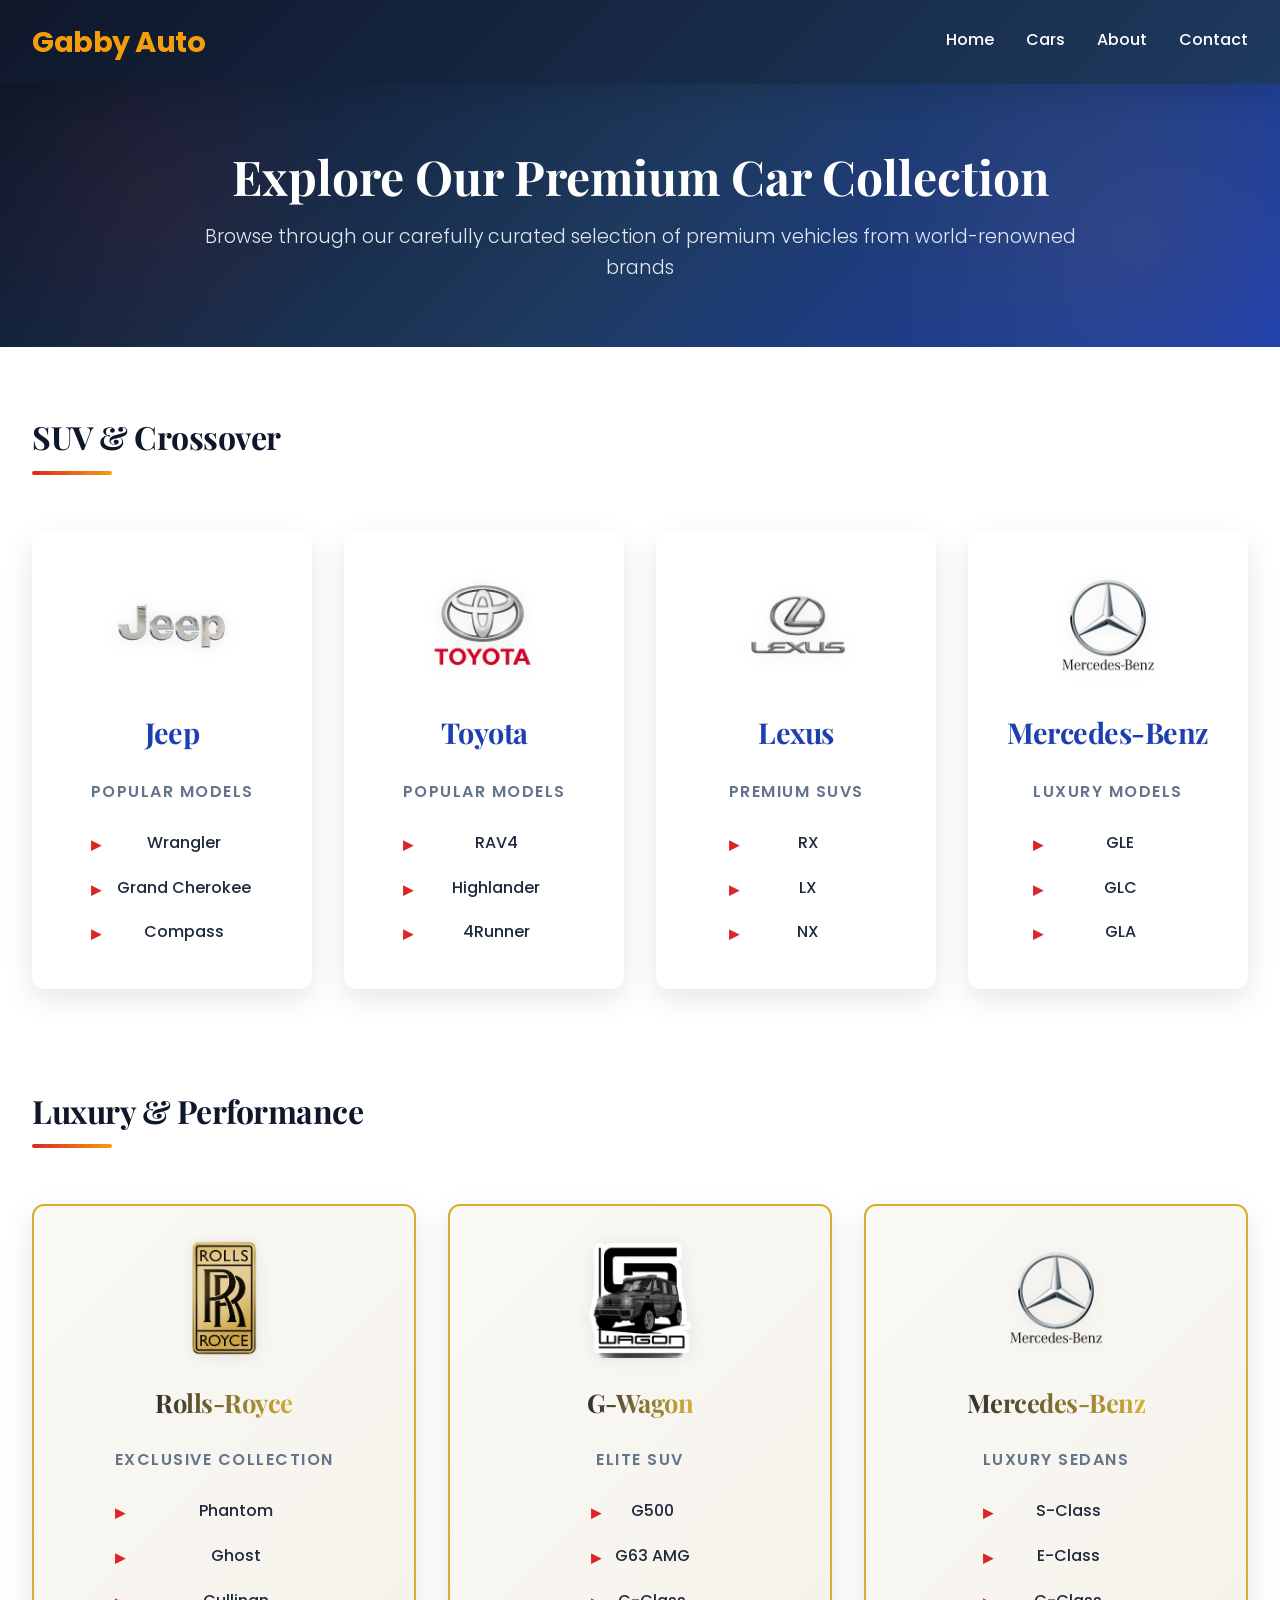
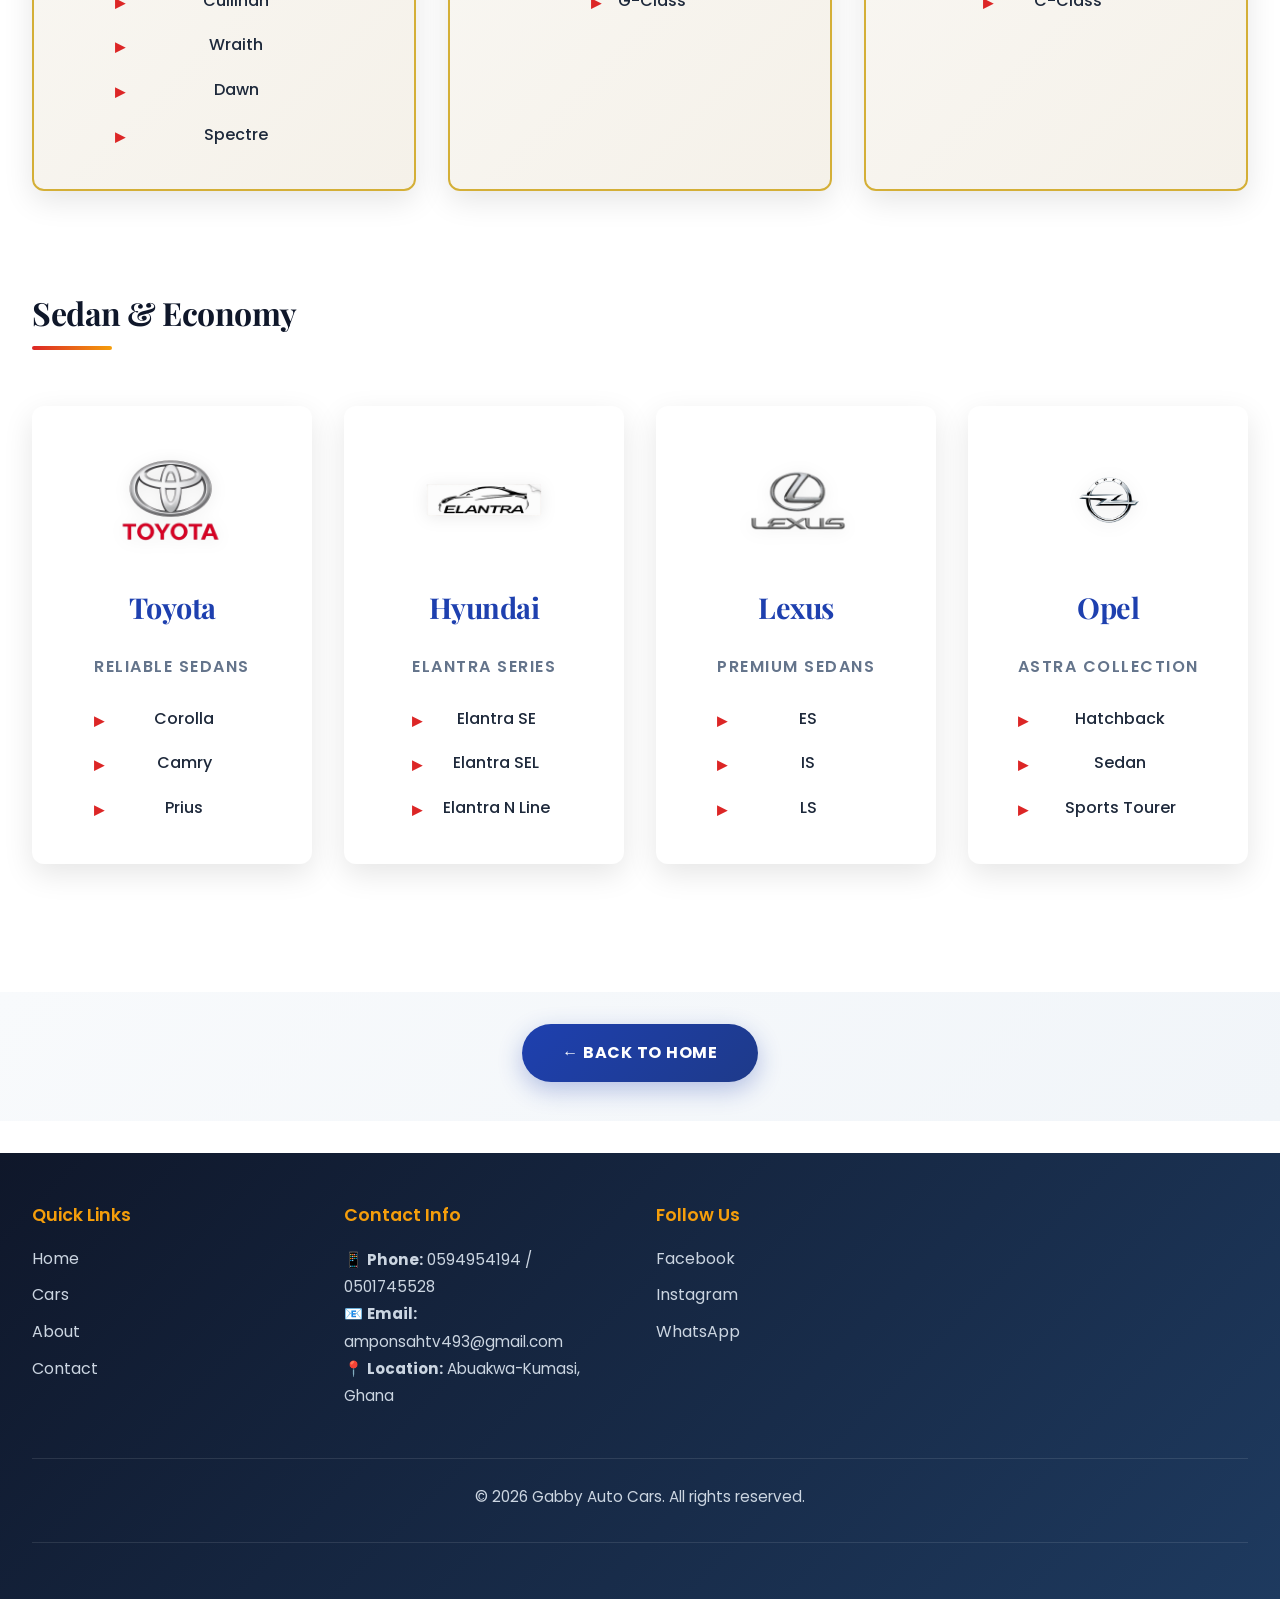
==== explore.html @ f1523a97 "first commit" ====
<!DOCTYPE html>
<html lang="en">
<head>
    <meta charset="UTF-8">
    <meta name="viewport" content="width=device-width, initial-scale=1.0">
    <title>Explore Our Cars - Gabby Auto</title>
    <link rel="stylesheet" href="explore.css">
    <link href="https://fonts.googleapis.com/css2?family=Poppins:wght@300;400;600;700;800&family=Playfair+Display:wght@700&display=swap" rel="stylesheet">
</head>
<body>
    <!-- Navigation Bar -->
    <nav class="navbar">
        <div class="navbar-container">
            <div class="logo">
                <span class="brand-name">Gabby Auto</span>
            </div>
            <div class="nav-links">
                <a href="home.html" class="nav-link">Home</a>
                <a href="#cars" class="nav-link">Cars</a>
                <a href="#about" class="nav-link">About</a>
                <a href="#contact" class="nav-link">Contact</a>
            </div>
        </div>
    </nav>

    <!-- Header Section -->
    <section class="explore-header">
        <div class="header-content">
            <h1 class="explore-title">Explore Our Premium Car Collection</h1>
            <p class="explore-subtitle">Browse through our carefully curated selection of premium vehicles from world-renowned brands</p>
        </div>
    </section>

    <!-- Main Content -->
    <main class="explore-main">
        <div class="cars-container">
            <!-- SUV & Crossover Category -->
            <div class="category-section">
                <div class="category-header">
                    <h2 class="category-title"> SUV & Crossover</h2>
                    <div class="category-underline"></div>
                </div>
                <div class="cars-grid">
                    <div class="car-card">
                        <img src="jeep.logo.png" alt="Jeep Logo" class="card-logo">
                        <div class="card-brand">Jeep</div>
                        <div class="card-models">
                            <h3>Popular Models</h3>
                            <ul>
                                <li>Wrangler</li>
                                <li>Grand Cherokee</li>
                                <li>Compass</li>
                            </ul>
                        </div>
                    </div>

                    <div class="car-card">
                        <img src="toyota.logo.png" alt="Toyota Logo" class="card-logo">
                        <div class="card-brand">Toyota</div>
                        <div class="card-models">
                            <h3>Popular Models</h3>
                            <ul>
                                <li>RAV4</li>
                                <li>Highlander</li>
                                <li>4Runner</li>
                            </ul>
                        </div>
                    </div>

                    <div class="car-card">
                        <img src="lexus.logo.png" alt="Lexus Logo" class="card-logo">
                        <div class="card-brand">Lexus</div>
                        <div class="card-models">
                            <h3>Premium SUVs</h3>
                            <ul>
                                <li>RX</li>
                                <li>LX</li>
                                <li>NX</li>
                            </ul>
                        </div>
                    </div>

                    <div class="car-card">
                        <img src="benz.logo.png" alt="Mercedes-Benz Logo" class="card-logo">
                        <div class="card-brand">Mercedes-Benz</div>
                        <div class="card-models">
                            <h3>Luxury Models</h3>
                            <ul>
                                <li>GLE</li>
                                <li>GLC</li>
                                <li>GLA</li>
                            </ul>
                        </div>
                    </div>
                </div>
            </div>

            <!-- Luxury & Performance Category -->
            <div class="category-section">
                <div class="category-header">
                    <h2 class="category-title"> Luxury & Performance</h2>
                    <div class="category-underline"></div>
                </div>
                <div class="cars-grid">
                    <div class="car-card luxury-card">
                        <img src="roll-royce-logo.png" alt="Rolls-Royce Logo" class="card-logo">
                        <div class="card-brand luxury">Rolls-Royce</div>
                        <div class="card-models">
                            <h3>Exclusive Collection</h3>
                            <ul>
                                <li>Phantom</li>
                                <li>Ghost</li>
                                <li>Cullinan</li>
                                <li>Wraith</li>
                                <li>Dawn</li>
                                <li>Spectre</li>
                            </ul>
                        </div>
                    </div>

                    <div class="car-card luxury-card">
                        <img src="G-wagon.logo.png" alt="G-Wagon Logo" class="card-logo">
                        <div class="card-brand luxury">G-Wagon</div>
                        <div class="card-models">
                            <h3>Elite SUV</h3>
                            <ul>
                                <li>G500</li>
                                <li>G63 AMG</li>
                                <li>G-Class</li>
                            </ul>
                        </div>
                    </div>

                    <div class="car-card luxury-card">
                        <img src="benz.logo.png" alt="Mercedes-Benz Logo" class="card-logo">
                        <div class="card-brand luxury">Mercedes-Benz</div>
                        <div class="card-models">
                            <h3>Luxury Sedans</h3>
                            <ul>
                                <li>S-Class</li>
                                <li>E-Class</li>
                                <li>C-Class</li>
                            </ul>
                        </div>
                    </div>
                </div>
            </div>

            <!-- Sedan & Economy Category -->
            <div class="category-section">
                <div class="category-header">
                    <h2 class="category-title"> Sedan & Economy</h2>
                    <div class="category-underline"></div>
                </div>
                <div class="cars-grid">
                    <div class="car-card">
                        <img src="toyota.logo.png" alt="Toyota Logo" class="card-logo">
                        <div class="card-brand">Toyota</div>
                        <div class="card-models">
                            <h3>Reliable Sedans</h3>
                            <ul>
                                <li>Corolla</li>
                                <li>Camry</li>
                                <li>Prius</li>
                            </ul>
                        </div>
                    </div>

                    <div class="car-card">
                        <img src="elantra.logo.png" alt="Hyundai Elantra Logo" class="card-logo">
                        <div class="card-brand">Hyundai</div>
                        <div class="card-models">
                            <h3>Elantra Series</h3>
                            <ul>
                                <li>Elantra SE</li>
                                <li>Elantra SEL</li>
                                <li>Elantra N Line</li>
                            </ul>
                        </div>
                    </div>

                    <div class="car-card">
                        <img src="lexus.logo.png" alt="Lexus Logo" class="card-logo">
                        <div class="card-brand">Lexus</div>
                        <div class="card-models">
                            <h3>Premium Sedans</h3>
                            <ul>
                                <li>ES</li>
                                <li>IS</li>
                                <li>LS</li>
                            </ul>
                        </div>
                    </div>

                    <div class="car-card">
                        <img src="opel.logo.png" alt="Opel Logo" class="card-logo">
                        <div class="card-brand">Opel</div>
                        <div class="card-models">
                            <h3>Astra Collection</h3>
                            <ul>
                                <li>Hatchback</li>
                                <li>Sedan</li>
                                <li>Sports Tourer</li>
                            </ul>
                        </div>
                    </div>
                </div>
            </div>
        </div>
    </main>

    <!-- Back to Home Button Section -->
    <section class="back-button-section">
        <a href="home.html" class="btn btn-back">← Back to Home</a>
    </section>

    <!-- Footer -->
    <footer class="footer">
        <div class="footer-container">
            <div class="footer-box">
                <h4>Quick Links</h4>
                <ul>
                    <li><a href="home.html">Home</a></li>
                    <li><a href="#cars">Cars</a></li>
                    <li><a href="#about">About</a></li>
                    <li><a href="#contact">Contact</a></li>
                </ul>
            </div>
            <div class="footer-box">
                <h4>Contact Info</h4>
                <p>📱 <strong>Phone:</strong> 0594954194 / 0501745528</p>
                <p>📧 <strong>Email:</strong> amponsahtv493@gmail.com</p>
                <p>📍 <strong>Location:</strong> Abuakwa-Kumasi, Ghana</p>
            </div>
            <div class="footer-box">
                <h4>Follow Us</h4>
                <ul>
                    <li><a href="#">Facebook</a></li>
                    <li><a href="#">Instagram</a></li>
                    <li><a href="#">WhatsApp</a></li>
                </ul>
            </div>
            <div class="footer-box">
                <p>&copy; 2026 Gabby Auto Cars. All rights reserved.</p>
            </div>
        </div>
    </footer>
</body>
</html>
</html>
---- explore.css ----
/* ====== GLOBAL STYLES ====== */
* {
    margin: 0;
    padding: 0;
    box-sizing: border-box;
}

:root {
    --primary-color: #1e40af;
    --secondary-color: #dc2626;
    --accent-color: #f59e0b;
    --dark-bg: #0f172a;
    --light-bg: #f8fafc;
    --text-dark: #1e293b;
    --text-light: #64748b;
    --white: #ffffff;
    --shadow: 0 10px 30px rgba(0, 0, 0, 0.1);
    --shadow-lg: 0 20px 50px rgba(0, 0, 0, 0.15);
    --luxury-gold: #d4af37;
    --luxury-dark: #2d2d2d;
}

html {
    scroll-behavior: smooth;
}

body {
    font-family: 'Poppins', sans-serif;
    line-height: 1.6;
    color: var(--text-dark);
    background-color: var(--white);
}

/* ====== NAVIGATION BAR ====== */
.navbar {
    background: linear-gradient(135deg, var(--dark-bg) 0%, #1e3a5f 100%);
    padding: 1.2rem 2rem;
    position: sticky;
    top: 0;
    z-index: 1000;
    box-shadow: var(--shadow);
}

.navbar-container {
    max-width: 1400px;
    margin: 0 auto;
    display: flex;
    justify-content: space-between;
    align-items: center;
    gap: 2rem;
}

.logo {
    display: flex;
    align-items: center;
    gap: 0.5rem;
}

.brand-name {
    font-size: 1.8rem;
    font-weight: 700;
    color: var(--accent-color);
    letter-spacing: -0.5px;
    transition: transform 0.3s ease;
}

.brand-name:hover {
    transform: scale(1.05);
}

.nav-links {
    display: flex;
    align-items: center;
    gap: 2rem;
    flex-wrap: wrap;
}

.nav-link {
    color: var(--white);
    text-decoration: none;
    font-weight: 500;
    transition: all 0.3s ease;
    position: relative;
    padding-bottom: 0.25rem;
}

.nav-link::after {
    content: '';
    position: absolute;
    bottom: 0;
    left: 0;
    width: 0;
    height: 2px;
    background-color: var(--accent-color);
    transition: width 0.3s ease;
}

.nav-link:hover::after {
    width: 100%;
}

.nav-link:hover {
    color: var(--accent-color);
}

/* ====== EXPLORE HEADER SECTION ====== */
.explore-header {
    background: linear-gradient(135deg, var(--dark-bg) 0%, #1e3a5f 50%, var(--primary-color) 100%);
    padding: 4rem 2rem;
    text-align: center;
    color: var(--white);
    position: relative;
    overflow: hidden;
    margin-top: 0;
}

.explore-header::before {
    content: '';
    position: absolute;
    width: 500px;
    height: 500px;
    background: radial-gradient(circle, var(--accent-color) 0%, transparent 70%);
    opacity: 0.08;
    top: -100px;
    right: -100px;
    border-radius: 50%;
}

.explore-header::after {
    content: '';
    position: absolute;
    width: 400px;
    height: 400px;
    background: radial-gradient(circle, var(--secondary-color) 0%, transparent 70%);
    opacity: 0.08;
    bottom: -50px;
    left: -50px;
    border-radius: 50%;
}

.header-content {
    position: relative;
    z-index: 2;
    max-width: 900px;
    margin: 0 auto;
    animation: slideInDown 0.8s ease;
}

.explore-title {
    font-family: 'Playfair Display', serif;
    font-size: 3rem;
    font-weight: 700;
    margin-bottom: 1rem;
    line-height: 1.2;
}

.explore-subtitle {
    font-size: 1.2rem;
    color: #e2e8f0;
    font-weight: 300;
}

/* ====== MAIN CONTENT ====== */
.explore-main {
    max-width: 1400px;
    margin: 0 auto;
    padding: 4rem 2rem;
}

.cars-container {
    display: flex;
    flex-direction: column;
    gap: 4rem;
}

/* ====== CATEGORY SECTION ====== */
.category-section {
    animation: fadeInUp 0.8s ease;
}

.category-header {
    margin-bottom: 2.5rem;
    position: relative;
    padding-bottom: 1rem;
}

.category-title {
    font-family: 'Playfair Display', serif;
    font-size: 2rem;
    color: var(--dark-bg);
    margin-bottom: 0.5rem;
    letter-spacing: -0.5px;
}

.category-underline {
    width: 80px;
    height: 4px;
    background: linear-gradient(90deg, var(--secondary-color), var(--accent-color));
    border-radius: 4px;
    margin-top: 0.5rem;
}

/* ====== CARS GRID ====== */
.cars-grid {
    display: grid;
    grid-template-columns: repeat(auto-fit, minmax(280px, 1fr));
    gap: 2rem;
    margin-bottom: 2rem;
}

@media (max-width: 768px) {
    .cars-grid {
        grid-template-columns: repeat(auto-fit, minmax(250px, 1fr));
        gap: 1.5rem;
    }
}

/* ====== CAR CARD ====== */
.car-card {
    background: var(--white);
    border-radius: 12px;
    padding: 2rem;
    box-shadow: var(--shadow);
    transition: all 0.4s cubic-bezier(0.23, 1, 0.32, 1);
    border: 2px solid transparent;
    position: relative;
    overflow: hidden;
    display: flex;
    flex-direction: column;
    align-items: center;
    text-align: center;
}

.card-logo {
    width: 120px;
    height: 120px;
    object-fit: contain;
    margin-bottom: 1.5rem;
    transition: all 0.4s cubic-bezier(0.23, 1, 0.32, 1);
    filter: drop-shadow(0 2px 8px rgba(0, 0, 0, 0.08));
}

.car-card:hover .card-logo {
    transform: scale(1.15) translateY(-8px);
    filter: drop-shadow(0 8px 16px rgba(0, 0, 0, 0.15));
}

.car-card::before {
    content: '';
    position: absolute;
    top: 0;
    left: 0;
    width: 100%;
    height: 4px;
    background: linear-gradient(90deg, var(--primary-color), var(--accent-color));
    transform: scaleX(0);
    transform-origin: left;
    transition: transform 0.5s ease;
}

.car-card:hover::before {
    transform: scaleX(1);
}

.car-card:hover {
    transform: translateY(-12px);
    box-shadow: var(--shadow-lg);
    border-color: var(--primary-color);
}

.car-card.luxury-card {
    background: linear-gradient(135deg, #faf9f6 0%, #f5f1e9 100%);
    border: 2px solid var(--luxury-gold);
}

.car-card.luxury-card:hover {
    background: linear-gradient(135deg, #fff5e6 0%, #ffe6cc 100%);
    border-color: var(--luxury-dark);
}

/* ====== CARD BRAND ====== */
.card-brand {
    font-family: 'Playfair Display', serif;
    font-size: 1.8rem;
    font-weight: 700;
    color: var(--primary-color);
    margin-bottom: 1.5rem;
    letter-spacing: -0.5px;
    margin-top: 0;
}

.car-card.luxury-card .card-brand {
    color: var(--luxury-dark);
    background: linear-gradient(90deg, var(--luxury-dark), var(--luxury-gold));
    -webkit-background-clip: text;
    -webkit-text-fill-color: transparent;
    background-clip: text;
}

.card-brand.luxury {
    color: var(--luxury-dark);
    background: linear-gradient(90deg, var(--luxury-dark), var(--luxury-gold));
    -webkit-background-clip: text;
    -webkit-text-fill-color: transparent;
    background-clip: text;
    font-size: 1.6rem;
}

/* ====== CARD MODELS ====== */
.card-models h3 {
    font-size: 1rem;
    color: var(--text-light);
    margin-bottom: 1rem;
    text-transform: uppercase;
    letter-spacing: 1.5px;
    font-weight: 600;
}

.card-models ul {
    list-style: none;
}

.card-models li {
    padding: 0.6rem 0;
    color: var(--text-dark);
    position: relative;
    padding-left: 1.5rem;
    transition: all 0.3s ease;
    font-weight: 500;
}

.card-models li::before {
    content: '▸';
    position: absolute;
    left: 0;
    color: var(--secondary-color);
    font-weight: bold;
    font-size: 1.2rem;
}

.car-card:hover .card-models li {
    padding-left: 2rem;
    color: var(--primary-color);
}

/* ====== BACK BUTTON SECTION ====== */
.back-button-section {
    padding: 2rem;
    text-align: center;
    background: linear-gradient(135deg, var(--light-bg) 0%, #f1f5f9 100%);
    margin-top: 2rem;
}

.btn {
    padding: 0.75rem 2rem;
    border: none;
    border-radius: 50px;
    font-weight: 600;
    cursor: pointer;
    font-size: 0.95rem;
    font-family: 'Poppins', sans-serif;
    position: relative;
    overflow: hidden;
    transition: all 0.4s cubic-bezier(0.23, 1, 0.32, 1);
    letter-spacing: 0.5px;
    text-decoration: none;
    display: inline-block;
}

.btn::before {
    content: '';
    position: absolute;
    top: 0;
    left: -100%;
    width: 100%;
    height: 100%;
    background: rgba(255, 255, 255, 0.2);
    transition: left 0.5s ease;
    z-index: 0;
}

.btn:hover::before {
    left: 100%;
}

.btn span {
    position: relative;
    z-index: 1;
}

/* BACK BUTTON STYLES */
.btn-back {
    background: linear-gradient(135deg, var(--primary-color) 0%, #1e3a8a 100%);
    color: var(--white);
    font-size: 1rem;
    padding: 1rem 2.5rem;
    box-shadow: 0 8px 25px rgba(30, 64, 175, 0.3);
    font-weight: 700;
    text-transform: uppercase;
    letter-spacing: 0.75px;
}

.btn-back:hover {
    transform: translateY(-4px) scale(1.05);
    box-shadow: 0 16px 40px rgba(30, 64, 175, 0.5),
                0 0 20px rgba(30, 64, 175, 0.3);
    background: linear-gradient(135deg, #1e3a8a 0%, #1e40af 100%);
}

.btn-back:active {
    transform: translateY(-2px) scale(0.98);
}

/* ====== FOOTER ====== */
.footer {
    background: linear-gradient(135deg, var(--dark-bg) 0%, #1e3a5f 100%);
    color: var(--white);
    padding: 3rem 2rem 1.5rem;
    margin-top: 2rem;
}

.footer-container {
    max-width: 1400px;
    margin: 0 auto;
    display: grid;
    grid-template-columns: repeat(auto-fit, minmax(250px, 1fr));
    gap: 2rem;
    margin-bottom: 2rem;
    border-bottom: 1px solid rgba(255, 255, 255, 0.1);
    padding-bottom: 2rem;
}

.footer-box h4 {
    font-size: 1.1rem;
    margin-bottom: 1rem;
    color: var(--accent-color);
    font-weight: 600;
}

.footer-box ul {
    list-style: none;
}

.footer-box li {
    margin-bottom: 0.7rem;
}

.footer-box a {
    color: #cbd5e1;
    text-decoration: none;
    transition: all 0.3s ease;
    position: relative;
}

.footer-box a::after {
    content: '';
    position: absolute;
    bottom: -2px;
    left: 0;
    width: 0;
    height: 2px;
    background-color: var(--accent-color);
    transition: width 0.3s ease;
}

.footer-box a:hover::after {
    width: 100%;
}

.footer-box a:hover {
    color: var(--accent-color);
}

.footer-box p {
    color: #cbd5e1;
    font-size: 0.95rem;
    line-height: 1.8;
}

.footer-container > .footer-box:last-child {
    grid-column: 1 / -1;
    text-align: center;
    border-top: 1px solid rgba(255, 255, 255, 0.1);
    padding-top: 1.5rem;
    margin-top: 1rem;
    color: #94a3b8;
    font-size: 0.9rem;
}

/* ====== ANIMATIONS ====== */
@keyframes slideInDown {
    from {
        opacity: 0;
        transform: translateY(-30px);
    }
    to {
        opacity: 1;
        transform: translateY(0);
    }
}

@keyframes fadeInUp {
    from {
        opacity: 0;
        transform: translateY(30px);
    }
    to {
        opacity: 1;
        transform: translateY(0);
    }
}

/* ====== RESPONSIVE DESIGN ====== */
@media (max-width: 768px) {
    .explore-title {
        font-size: 2rem;
    }

    .explore-subtitle {
        font-size: 1rem;
    }

    .category-title {
        font-size: 1.5rem;
    }

    .explore-main {
        padding: 2rem 1rem;
    }

    .cars-container {
        gap: 3rem;
    }

    .navbar-container {
        flex-direction: column;
        gap: 1rem;
    }

    .nav-links {
        justify-content: center;
        flex-direction: column;
        align-items: center;
    }

    .cars-grid {
        grid-template-columns: 1fr;
    }

    .car-card {
        padding: 1.5rem;
    }
}

@media (max-width: 480px) {
    .explore-title {
        font-size: 1.5rem;
    }

    .category-title {
        font-size: 1.2rem;
    }

    .explore-main {
        padding: 1.5rem 1rem;
    }

    .btn-back {
        padding: 0.8rem 1.5rem;
        font-size: 0.85rem;
    }

    .back-button-section {
        padding: 1.5rem;
    }
}
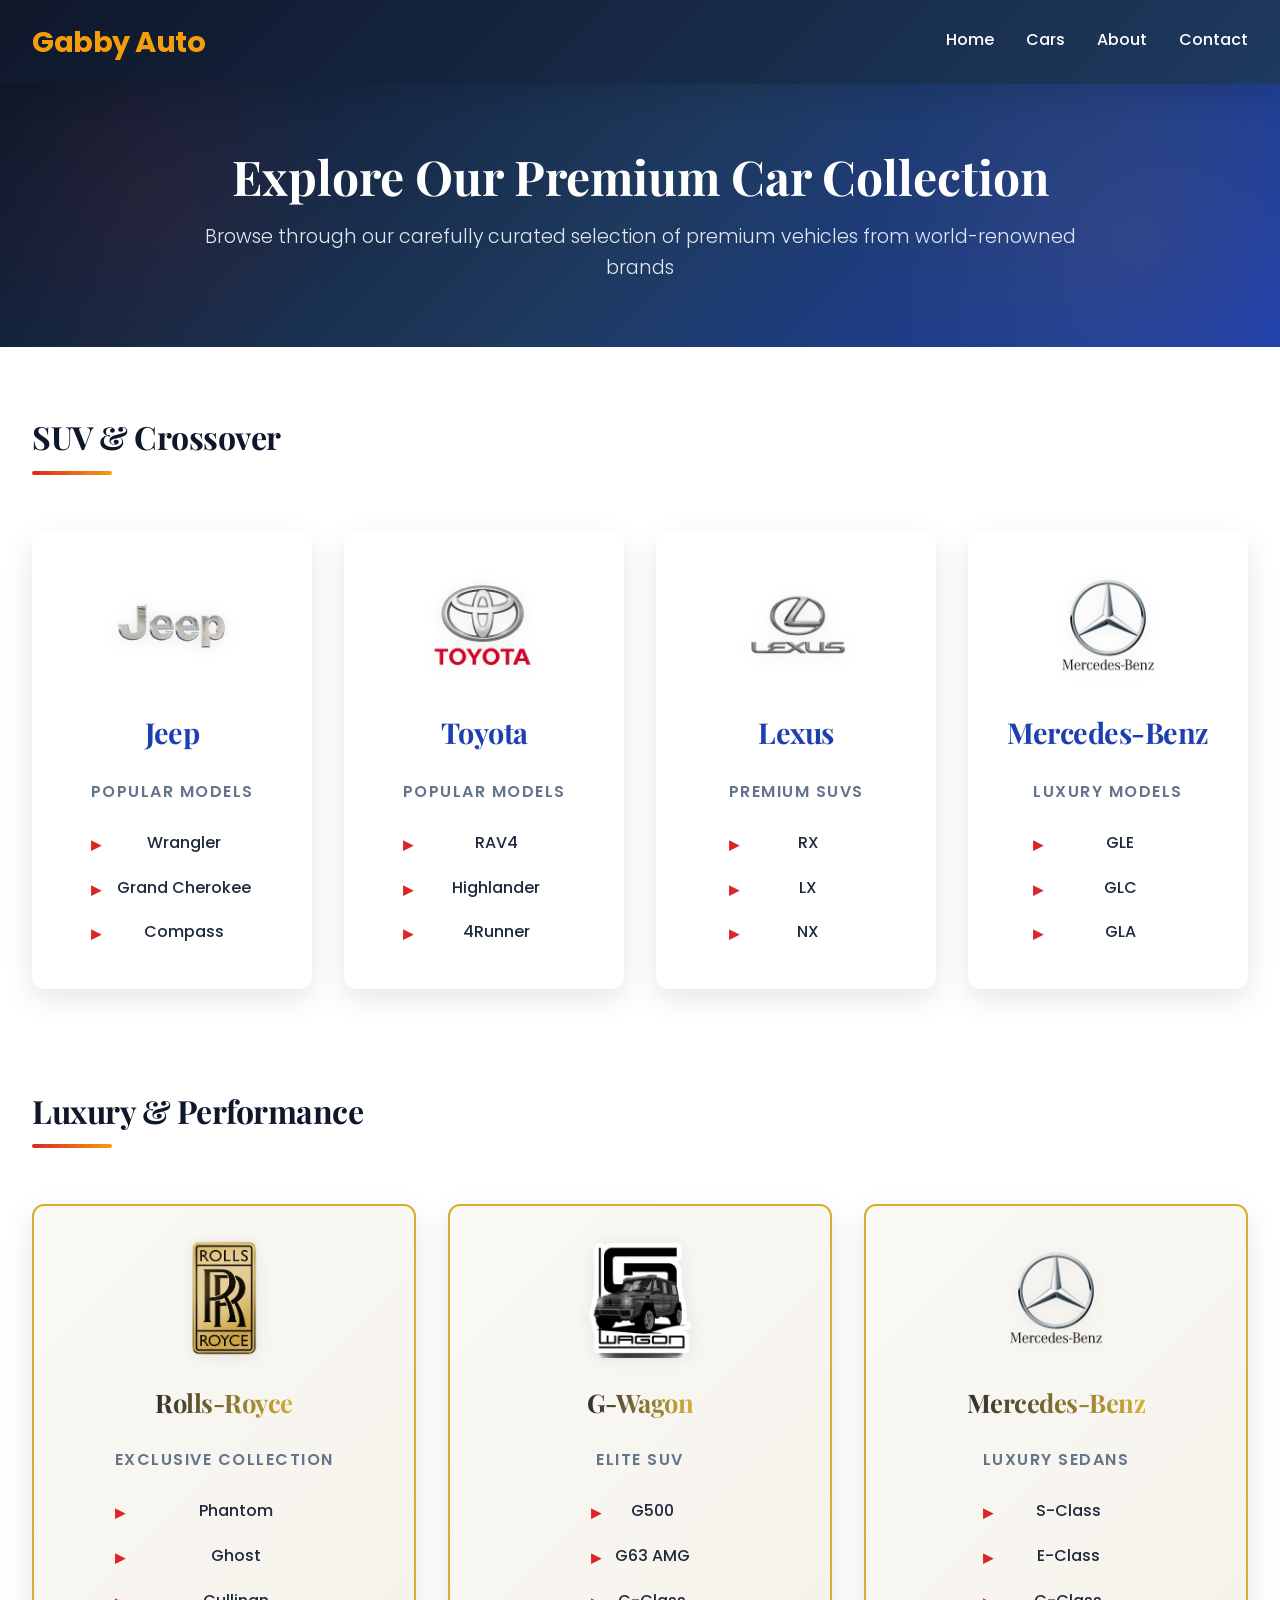
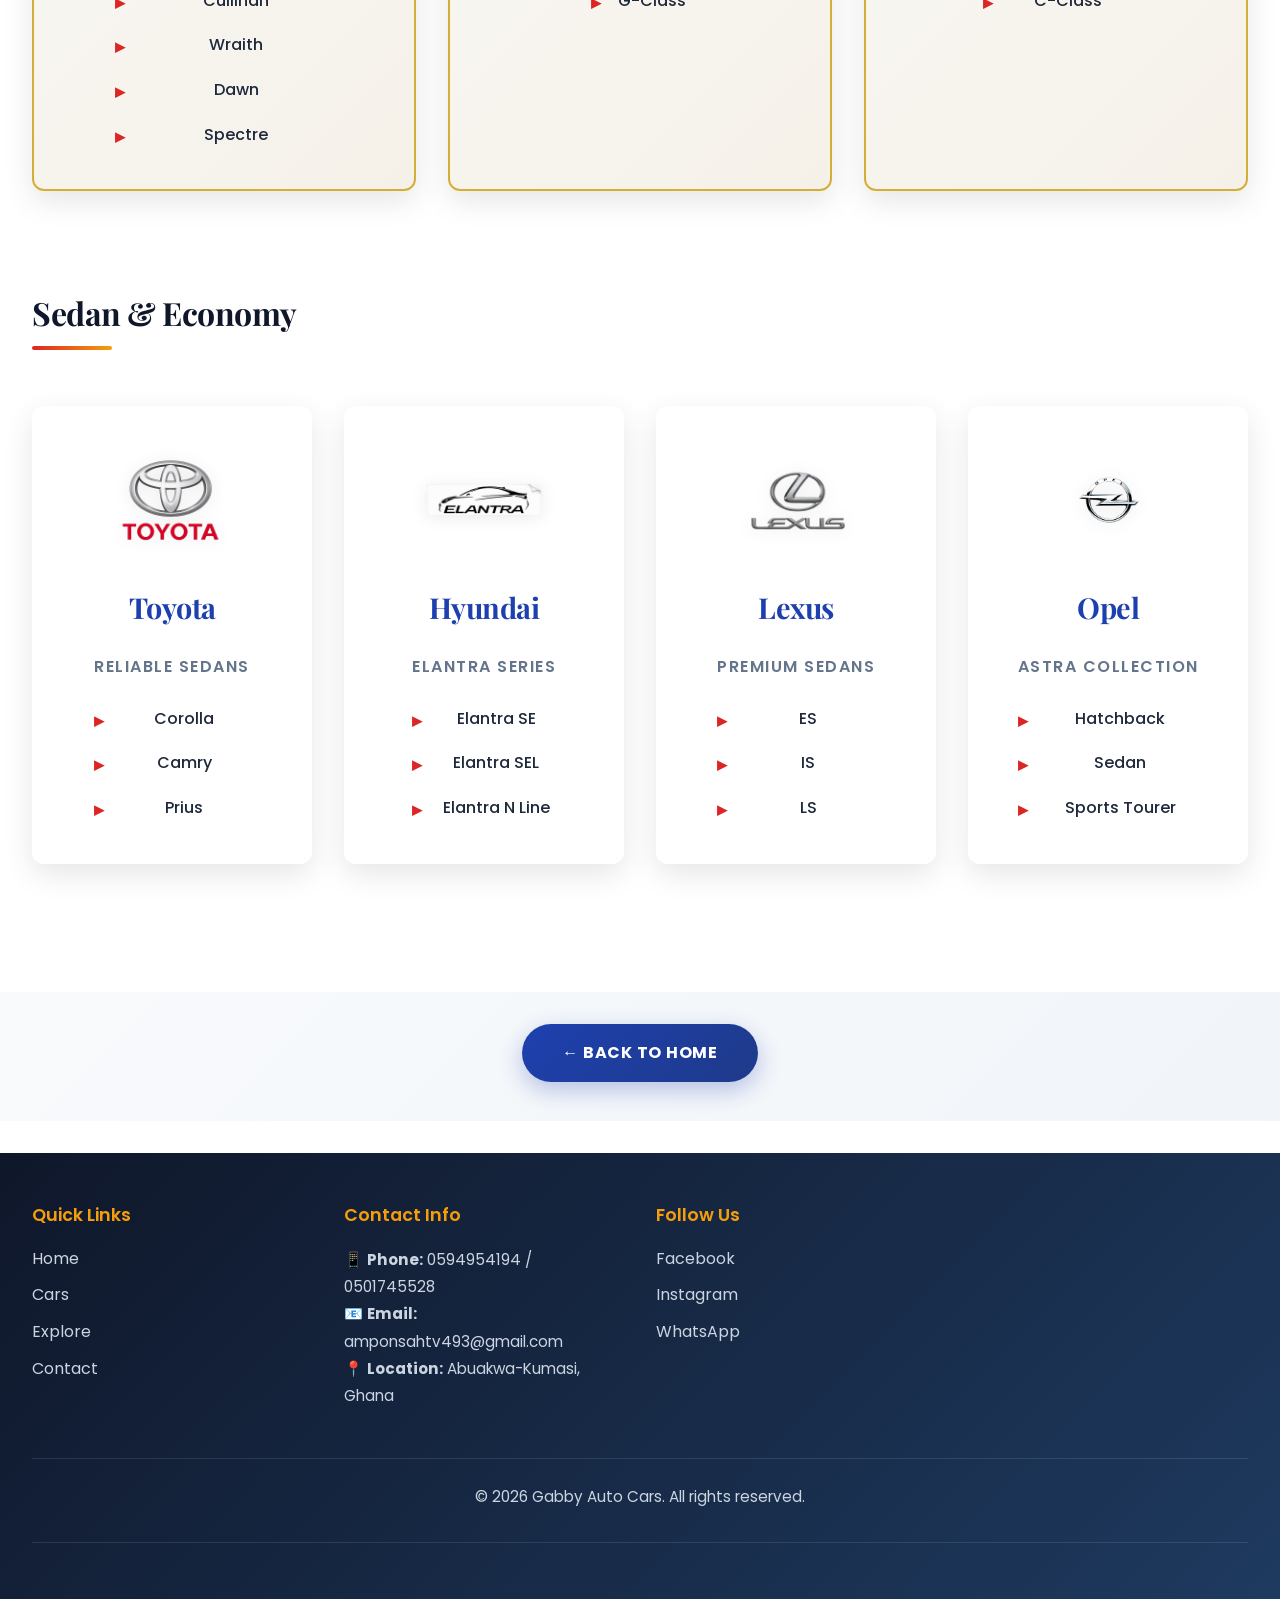
==== commit e807ba96: "vecerl deployment fix" ====
--- a/explore.html
+++ b/explore.html
@@ -14,8 +14,13 @@
             <div class="logo">
                 <span class="brand-name">Gabby Auto</span>
             </div>
-            <div class="nav-links">
-                <a href="home.html" class="nav-link">Home</a>
+            <button class="hamburger" id="hamburger">
+                <span></span>
+                <span></span>
+                <span></span>
+            </button>
+            <div class="nav-links" id="navLinks">
+                <a href="index.html" class="nav-link">Home</a>
                 <a href="#cars" class="nav-link">Cars</a>
                 <a href="#about" class="nav-link">About</a>
                 <a href="#contact" class="nav-link">Contact</a>
@@ -42,7 +47,7 @@
                 </div>
                 <div class="cars-grid">
                     <div class="car-card">
-                        <img src="jeep.logo.png" alt="Jeep Logo" class="card-logo">
+                        <img src="images/jeep.logo.png" alt="Jeep Logo" class="card-logo">
                         <div class="card-brand">Jeep</div>
                         <div class="card-models">
                             <h3>Popular Models</h3>
@@ -55,7 +60,7 @@
                     </div>
 
                     <div class="car-card">
-                        <img src="toyota.logo.png" alt="Toyota Logo" class="card-logo">
+                        <img src="images/toyota.logo.png" alt="Toyota Logo" class="card-logo">
                         <div class="card-brand">Toyota</div>
                         <div class="card-models">
                             <h3>Popular Models</h3>
@@ -68,7 +73,7 @@
                     </div>
 
                     <div class="car-card">
-                        <img src="lexus.logo.png" alt="Lexus Logo" class="card-logo">
+                        <img src="images/lexus.logo.png" alt="Lexus Logo" class="card-logo">
                         <div class="card-brand">Lexus</div>
                         <div class="card-models">
                             <h3>Premium SUVs</h3>
@@ -81,7 +86,7 @@
                     </div>
 
                     <div class="car-card">
-                        <img src="benz.logo.png" alt="Mercedes-Benz Logo" class="card-logo">
+                        <img src="images/benz.logo.png" alt="Mercedes-Benz Logo" class="card-logo">
                         <div class="card-brand">Mercedes-Benz</div>
                         <div class="card-models">
                             <h3>Luxury Models</h3>
@@ -103,7 +108,7 @@
                 </div>
                 <div class="cars-grid">
                     <div class="car-card luxury-card">
-                        <img src="roll-royce-logo.png" alt="Rolls-Royce Logo" class="card-logo">
+                        <img src="images/roll-royce-logo.png" alt="Rolls-Royce Logo" class="card-logo">
                         <div class="card-brand luxury">Rolls-Royce</div>
                         <div class="card-models">
                             <h3>Exclusive Collection</h3>
@@ -119,7 +124,7 @@
                     </div>
 
                     <div class="car-card luxury-card">
-                        <img src="G-wagon.logo.png" alt="G-Wagon Logo" class="card-logo">
+                        <img src="images/G-wagon.logo.png" alt="G-Wagon Logo" class="card-logo">
                         <div class="card-brand luxury">G-Wagon</div>
                         <div class="card-models">
                             <h3>Elite SUV</h3>
@@ -132,7 +137,7 @@
                     </div>
 
                     <div class="car-card luxury-card">
-                        <img src="benz.logo.png" alt="Mercedes-Benz Logo" class="card-logo">
+                        <img src="images/benz.logo.png" alt="Mercedes-Benz Logo" class="card-logo">
                         <div class="card-brand luxury">Mercedes-Benz</div>
                         <div class="card-models">
                             <h3>Luxury Sedans</h3>
@@ -154,7 +159,7 @@
                 </div>
                 <div class="cars-grid">
                     <div class="car-card">
-                        <img src="toyota.logo.png" alt="Toyota Logo" class="card-logo">
+                        <img src="images/toyota.logo.png" alt="Toyota Logo" class="card-logo">
                         <div class="card-brand">Toyota</div>
                         <div class="card-models">
                             <h3>Reliable Sedans</h3>
@@ -167,7 +172,7 @@
                     </div>
 
                     <div class="car-card">
-                        <img src="elantra.logo.png" alt="Hyundai Elantra Logo" class="card-logo">
+                        <img src="images/elantra.logo.png" alt="Hyundai Elantra Logo" class="card-logo">
                         <div class="card-brand">Hyundai</div>
                         <div class="card-models">
                             <h3>Elantra Series</h3>
@@ -180,7 +185,7 @@
                     </div>
 
                     <div class="car-card">
-                        <img src="lexus.logo.png" alt="Lexus Logo" class="card-logo">
+                        <img src="images/lexus.logo.png" alt="Lexus Logo" class="card-logo">
                         <div class="card-brand">Lexus</div>
                         <div class="card-models">
                             <h3>Premium Sedans</h3>
@@ -193,7 +198,7 @@
                     </div>
 
                     <div class="car-card">
-                        <img src="opel.logo.png" alt="Opel Logo" class="card-logo">
+                        <img src="images/opel.logo.png" alt="Opel Logo" class="card-logo">
                         <div class="card-brand">Opel</div>
                         <div class="card-models">
                             <h3>Astra Collection</h3>
@@ -211,7 +216,7 @@
 
     <!-- Back to Home Button Section -->
     <section class="back-button-section">
-        <a href="home.html" class="btn btn-back">← Back to Home</a>
+        <a href="index.html" class="btn btn-back">← Back to Home</a>
     </section>
 
     <!-- Footer -->
@@ -220,24 +225,24 @@
             <div class="footer-box">
                 <h4>Quick Links</h4>
                 <ul>
-                    <li><a href="home.html">Home</a></li>
-                    <li><a href="#cars">Cars</a></li>
-                    <li><a href="#about">About</a></li>
-                    <li><a href="#contact">Contact</a></li>
+                    <li><a href="index.html">Home</a></li>
+                    <li><a href="image.html">Cars</a></li>
+                    <li><a href="explore.html">Explore</a></li>
+                    <li><a href="index.html#contact">Contact</a></li>
                 </ul>
             </div>
             <div class="footer-box">
                 <h4>Contact Info</h4>
-                <p>📱 <strong>Phone:</strong> 0594954194 / 0501745528</p>
-                <p>📧 <strong>Email:</strong> amponsahtv493@gmail.com</p>
+                <p>📱 <strong>Phone:</strong> <a href="tel:+233594954194" class="contact-link">0594954194</a> / <a href="tel:+233501745528" class="contact-link">0501745528</a></p>
+                <p>📧 <strong>Email:</strong> <a href="mailto:amponsahtv493@gmail.com" class="contact-link">amponsahtv493@gmail.com</a></p>
                 <p>📍 <strong>Location:</strong> Abuakwa-Kumasi, Ghana</p>
             </div>
             <div class="footer-box">
                 <h4>Follow Us</h4>
                 <ul>
-                    <li><a href="#">Facebook</a></li>
-                    <li><a href="#">Instagram</a></li>
-                    <li><a href="#">WhatsApp</a></li>
+                    <li><a href="https://www.facebook.com/" target="_blank" rel="noopener noreferrer">Facebook</a></li>
+                    <li><a href="https://www.instagram.com/" target="_blank" rel="noopener noreferrer">Instagram</a></li>
+                    <li><a href="https://wa.me/233594954194" target="_blank" rel="noopener noreferrer">WhatsApp</a></li>
                 </ul>
             </div>
             <div class="footer-box">
@@ -245,6 +250,36 @@
             </div>
         </div>
     </footer>
+
+    <script>
+        // Hamburger Menu Toggle
+        const hamburger = document.getElementById('hamburger');
+        const navLinks = document.getElementById('navLinks');
+
+        hamburger.addEventListener('click', function() {
+            navLinks.classList.toggle('active');
+            hamburger.classList.toggle('active');
+        });
+
+        // Close menu when a link is clicked
+        const links = navLinks.querySelectorAll('a');
+        links.forEach(link => {
+            link.addEventListener('click', function() {
+                navLinks.classList.remove('active');
+                hamburger.classList.remove('active');
+            });
+        });
+
+        // Close menu when clicking outside
+        document.addEventListener('click', function(event) {
+            const isClickInsideNav = event.target.closest('nav');
+            if (!isClickInsideNav && navLinks.classList.contains('active')) {
+                navLinks.classList.remove('active');
+                hamburger.classList.remove('active');
+            }
+        });
+    </script>
 </body>
 </html>
-</html>+</html>
+
--- a/explore.css
+++ b/explore.css
@@ -103,6 +103,37 @@
     color: var(--accent-color);
 }
 
+/* ====== HAMBURGER MENU ====== */
+.hamburger {
+    display: none;
+    flex-direction: column;
+    background: none;
+    border: none;
+    cursor: pointer;
+    padding: 0.5rem;
+    gap: 0.35rem;
+}
+
+.hamburger span {
+    width: 25px;
+    height: 3px;
+    background-color: var(--white);
+    transition: all 0.3s ease;
+    border-radius: 2px;
+}
+
+.hamburger.active span:nth-child(1) {
+    transform: rotate(45deg) translate(8px, 8px);
+}
+
+.hamburger.active span:nth-child(2) {
+    opacity: 0;
+}
+
+.hamburger.active span:nth-child(3) {
+    transform: rotate(-45deg) translate(7px, -7px);
+}
+
 /* ====== EXPLORE HEADER SECTION ====== */
 .explore-header {
     background: linear-gradient(135deg, var(--dark-bg) 0%, #1e3a5f 50%, var(--primary-color) 100%);
@@ -477,6 +508,48 @@
     line-height: 1.8;
 }
 
+/* ====== CONTACT LINKS ====== */
+.contact-link {
+    color: var(--accent-color);
+    text-decoration: none;
+    transition: all 0.3s ease;
+}
+
+.contact-link:hover {
+    text-decoration: underline;
+    color: #fbbf24;
+}
+
+/* ====== NEWSLETTER FORM ====== */
+.newsletter-form {
+    display: flex;
+    gap: 0.5rem;
+    margin-top: 0.5rem;
+}
+
+.newsletter-btn {
+    padding: 0.8rem 1.5rem;
+    background-color: var(--accent-color);
+    color: var(--white);
+    border: none;
+    border-radius: 5px;
+    font-weight: 600;
+    cursor: pointer;
+    transition: all 0.3s ease;
+    font-family: 'Poppins', sans-serif;
+    white-space: nowrap;
+}
+
+.newsletter-btn:hover {
+    background-color: #e59d0b;
+    transform: translateY(-2px);
+    box-shadow: 0 5px 15px rgba(245, 158, 11, 0.4);
+}
+
+.newsletter-btn:active {
+    transform: translateY(0);
+}
+
 .footer-container > .footer-box:last-child {
     grid-column: 1 / -1;
     text-align: center;
@@ -512,36 +585,69 @@
 
 /* ====== RESPONSIVE DESIGN ====== */
 @media (max-width: 768px) {
-    .explore-title {
-        font-size: 2rem;
-    }
-
-    .explore-subtitle {
-        font-size: 1rem;
-    }
-
-    .category-title {
-        font-size: 1.5rem;
-    }
-
-    .explore-main {
-        padding: 2rem 1rem;
-    }
-
-    .cars-container {
-        gap: 3rem;
+    /* ====== NAVBAR RESPONSIVE ====== */
+    .hamburger {
+        display: flex;
+    }
+
+    .navbar {
+        padding: 1rem 1.5rem;
     }
 
     .navbar-container {
+        flex-direction: row;
+        justify-content: space-between;
+        align-items: center;
+        gap: 0;
+    }
+
+    .logo {
+        min-width: fit-content;
+    }
+
+    .brand-name {
+        font-size: 1.4rem;
+    }
+
+    .nav-links {
+        position: absolute;
+        top: 60px;
+        left: 0;
+        right: 0;
+        background: linear-gradient(135deg, var(--dark-bg) 0%, #1e3a5f 100%);
         flex-direction: column;
-        gap: 1rem;
-    }
-
-    .nav-links {
-        justify-content: center;
-        flex-direction: column;
-        align-items: center;
-    }
+        width: 100%;
+        padding: 1.5rem 1rem;
+        gap: 0.8rem;
+        display: none;
+        box-shadow: var(--shadow);
+        border-bottom: 3px solid var(--accent-color);
+        justify-content: flex-start;
+        align-items: flex-start;
+    }
+
+    .nav-links.active {
+        display: flex;
+    }
+
+    .nav-link {
+        padding: 0.75rem 1rem;
+        text-align: left;
+        border-radius: 4px;
+        transition: all 0.3s ease;
+        width: 100%;
+    }
+
+    .nav-link:hover {
+        background-color: rgba(245, 158, 11, 0.1);
+        padding-left: 1.5rem;
+    }
+
+    .nav-link::after {
+        display: none;
+    }
+
+    /* ====== EXPLORE CONTENT RESPONSIVE ====== */
 
     .cars-grid {
         grid-template-columns: 1fr;
